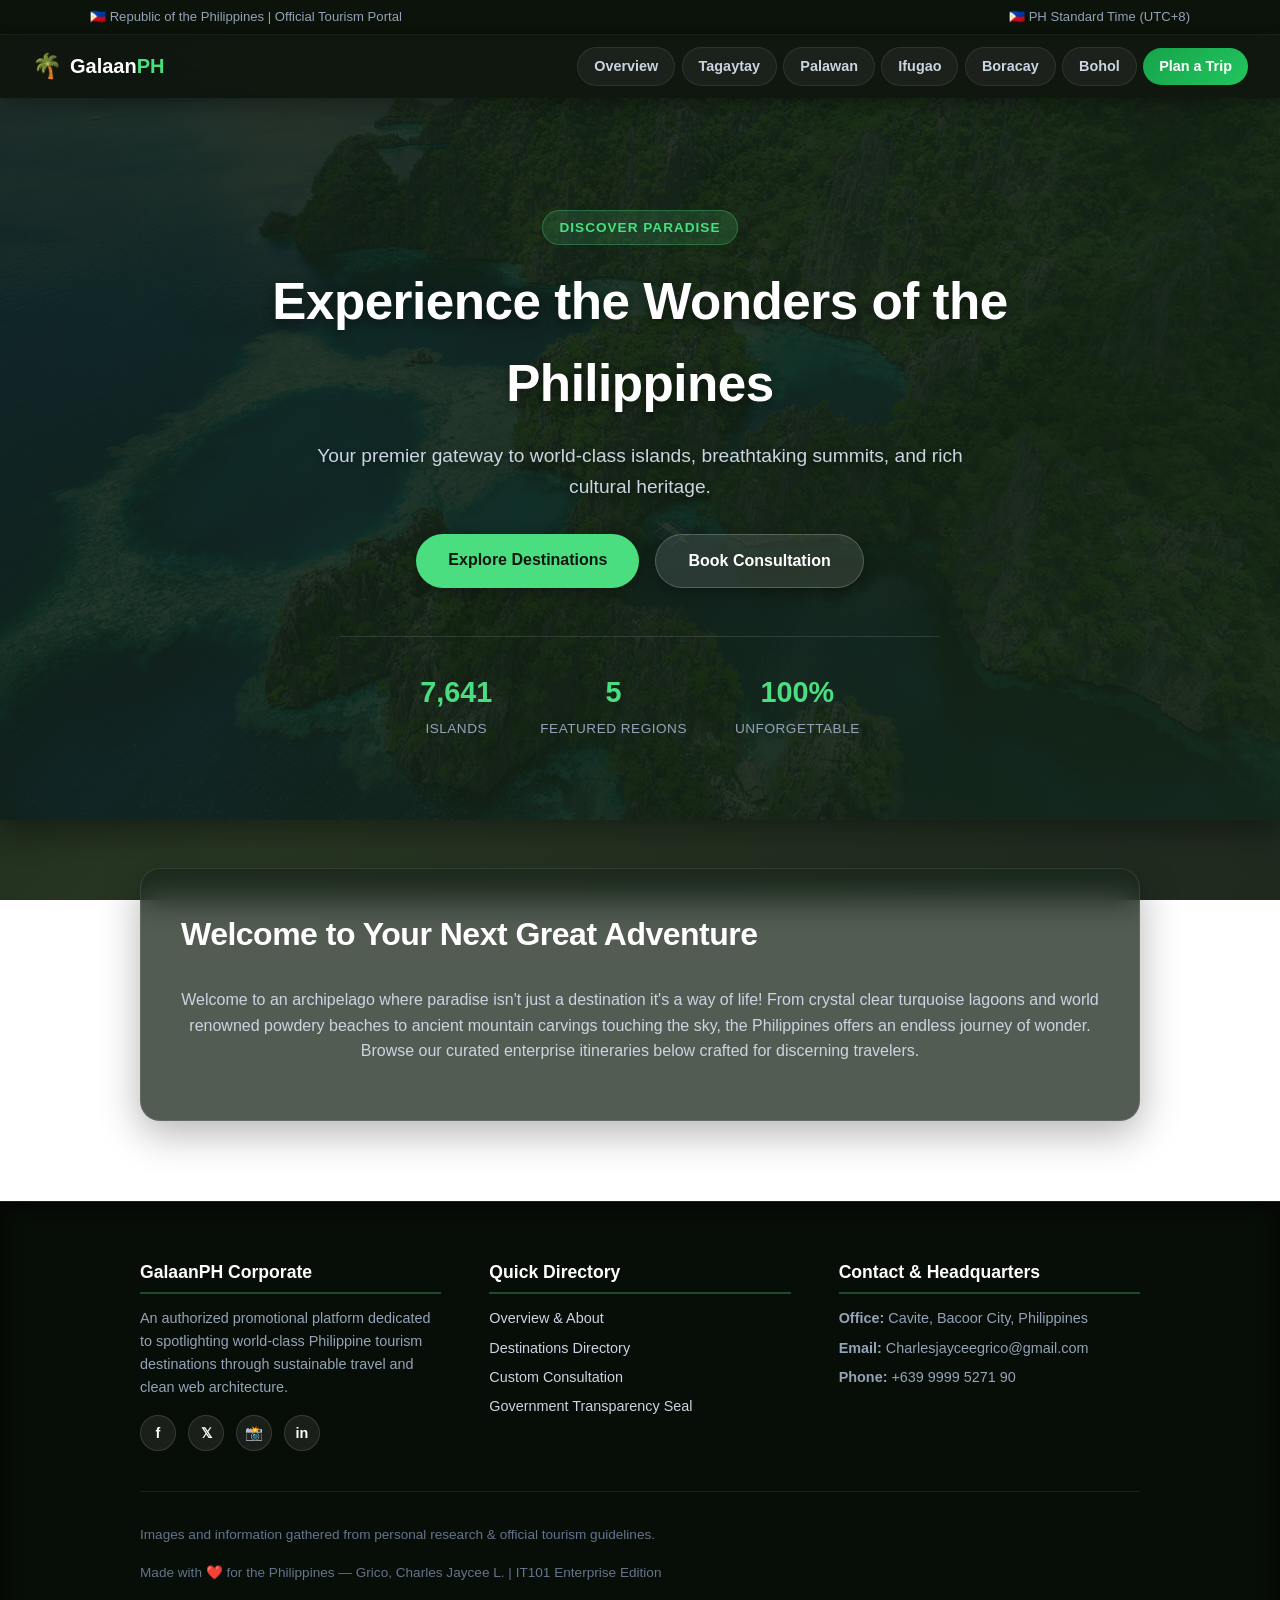
==== index.html @ c9989cff "Rename Index.html to index.html" ====
<!DOCTYPE html>
<html lang="en">
<head>
    <meta charset="UTF-8">
    <meta name="viewport" content="width=device-width, initial-scale=1.0">
    <title>Galaan PH | Premier Tourism Promotions</title>
    <link rel="stylesheet" href="style.css">
</head>
<body>

    <div class="utility-bar">
        <div class="utility-container">
            <span>🇵🇭 Republic of the Philippines | Official Tourism Portal</span>
            <span class="static-clock">🇵🇭 PH Standard Time (UTC+8)</span>
        </div>
    </div>

    <nav class="site-nav">
        <div class="nav-brand">
            <span class="brand-logo">🌴</span>
            <span class="brand-name">Galaan<span>PH</span></span>
        </div>
        <ul>
            <li><a href="#intro-section">Overview</a></li>
            <li><a href="#tagaytay-section">Tagaytay</a></li>
            <li><a href="#palawan-section">Palawan</a></li>
            <li><a href="#ifugao-section">Ifugao</a></li>
            <li><a href="#boracay-section">Boracay</a></li>
            <li><a href="#bohol-section">Bohol</a></li>
            <li><a href="#planner-section" class="nav-plan-btn">Plan a Trip</a></li>
        </ul>
    </nav>

    <header class="site-header">
        <div class="header-content">
            <span class="badge">Discover Paradise</span>
            <h1>Experience the Wonders of the Philippines</h1>
            <p>Your premier gateway to world-class islands, breathtaking summits, and rich cultural heritage.</p>

            <div class="hero-actions">
                <a href="#intro-section" class="hero-btn primary">Explore Destinations</a>
                <a href="#planner-section" class="hero-btn secondary">Book Consultation</a>
            </div>

            <div class="hero-stats">
                <div class="stat-item">
                    <strong>7,641</strong>
                    <span>Islands</span>
                </div>
                <div class="stat-item">
                    <strong>5</strong>
                    <span>Featured Regions</span>
                </div>
                <div class="stat-item">
                    <strong>100%</strong>
                    <span>Unforgettable</span>
                </div>
            </div>
        </div>
    </header>

    <main class="container">

        <section id="intro-section" class="content-section intro-section">
            <h2>Welcome to Your Next Great Adventure</h2>
            <p>
                Welcome to an archipelago where paradise isn't just a destination it's a way of life!
                From crystal clear turquoise lagoons and world renowned powdery beaches to ancient mountain carvings
                touching the sky, the Philippines offers an endless journey of wonder. Browse our curated enterprise
                itineraries below crafted for discerning travelers.
            </p>
        </section>

        <article id="tagaytay-section" class="content-section destination-card">
            <div class="card-badge">Mountain Escape</div>
            <h2>Tagaytay</h2>
            <figure>
                <div class="image-container">
                    <img src="images/Volcano.jpg" alt="An island within a lake, within a volcano">
                </div>
                <figcaption>Cool mountain breezes, stunning crater views, and your ultimate weekend escape!</figcaption>
                <p>
                    Nestled high on a scenic ridge just hours away from the metro,
                    Tagaytay is the ultimate relaxing getaway famous for its year round cool weather and dramatic vistas.
                    Explore Sky Ranch, Tagaytay Picnic Grove, People's Park in the Sky, or the alpine village of Crosswinds.
                    Warm up with a comforting bowl of authentic local bulalo!
                </p>
            </figure>
            <div class="card-footer-info">
                <span>🌡️ Avg: 22°C - 25°C</span>
                <a href="#planner-section" class="mini-book-btn">Inquire Trip</a>
            </div>
        </article>

        <article id="palawan-section" class="content-section destination-card">
            <div class="card-badge">World Heritage</div>
            <h2>Palawan</h2>
            <figure>
                <div class="image-container">
                    <img src="images/twin-lagoon.jpg" alt="Aerial view of turquoise water surrounded by limestone cliffs in Twin Lagoon">
                </div>
                <figcaption>Where towering limestone cliffs guard a hidden tropical paradise.</figcaption>
                <p>
                    Crowned as one of the best islands in the world, Palawan is a true tropical masterpiece filled with
                    dramatic limestone cliffs, lush jungles, and vibrant marine life. Explore Twin Lagoon in Coron,
                    the Subterranean River in Puerto Princesa, or island hop across pristine El Nido shores.
                </p>
            </figure>
            <div class="card-footer-info">
                <span>🌡️ Avg: 28°C - 32°C</span>
                <a href="#planner-section" class="mini-book-btn">Inquire Trip</a>
            </div>
        </article>

        <article id="ifugao-section" class="content-section destination-card">
            <div class="card-badge">Cultural Landmark</div>
            <h2>Ifugao</h2>
            <figure>
                <div class="image-container">
                    <img src="images/Rice%20terraces.jpg" alt="Lush green steps of the Ifugao Rice Terraces carved into mountain slopes">
                </div>
                <figcaption>Climb the majestic stairway to the sky carved by ancient hands!</figcaption>
                <p>
                    Carved entirely by hand into the majestic Cordillera mountains over two millennia ago,
                    the Ifugao Rice Terraces are often called the "Eighth Wonder of the World."
                    Discover Banaue, Batad amphitheater slopes, cascading Tappiyah Falls, and rich indigenous culture.
                </p>
            </figure>
            <div class="card-footer-info">
                <span>🌡️ Avg: 18°C - 24°C</span>
                <a href="#planner-section" class="mini-book-btn">Inquire Trip</a>
            </div>
        </article>

        <article id="boracay-section" class="content-section destination-card">
            <div class="card-badge">Tropical Playground</div>
            <h2>Boracay</h2>
            <figure>
                <div class="image-container">
                    <img src="images/White%20beach.jpg" alt="Powdery white sand beach meeting clear blue water in Boracay">
                </div>
                <figcaption>Discover the world's most famous tropical playground and glowing golden skies.</figcaption>
                <p>
                    Famous across the globe for its powdery white sand and stunning turquoise waters,
                    Boracay is the ultimate tropical island getaway. Enjoy White Beach sunsets,
                    cliff dives at Ariel's Point,
                    parasailing, and world-class windsurfing at Bulabog Beach.
                </p>
            </figure>
            <div class="card-footer-info">
                <span>🌡 Avg: 27°C - 31°C</span>
                <a href="#planner-section" class="mini-book-btn">Inquire Trip</a>
            </div>
        </article>

        <article id="bohol-section" class="content-section destination-card">
            <div class="card-badge">Natural Wonder</div>
            <h2>Bohol</h2>
            <figure>
                <div class="image-container">
                    <img src="images/Chocolate%20hills.jpeg" alt="Rolling green cone-shaped hills of the Chocolate Hills in Bohol">
                </div>

                <figcaption>Where nature crafts a surreal landscape unlike anywhere else on Earth</figcaption>
                <p>
                    Famous worldwide for its over a thousand symmetrical, cone-shaped mounds that turn rich chocolate brown
                    during dry season. Take a floating lunch cruise down Loboc River, meet Philippine Tarsiers,
                    or lounge on Panglao Island's white sands.
                </p>
            </figure>
            <div class="card-footer-info">
                <span>🌡️ Avg: 26°C - 30°C</span>
                <a href="#planner-section" class="mini-book-btn">Inquire Trip</a>
            </div>
        </article>

        <section id="planner-section" class="content-section destination-card contact-section">
            <div class="form-header-badge">Enterprise Concierge</div>
            <h2>Plan Your Custom Philippine Escape</h2>
            <p>Fill out our itinerary consultation form and our tourism specialists will design your tailored package within 24 hours.</p>

            <form class="contact-form" action="#" method="POST">
                <div class="form-row">
                    <div class="form-group">
                        <label for="fullName">Full Name</label>
                        <input type="text" id="fullName" placeholder="e.g. Maria Santos" required>
                    </div>

                    <div class="form-group">
                        <label for="emailAddr">Email Address</label>
                        <input type="email" id="emailAddr" placeholder="maria@example.com" required>
                    </div>
                </div>

                <div class="form-row">
                    <div class="form-group">
                        <label for="preferredDest">Preferred Destination</label>
                        <select id="preferredDest" class="form-select">
                            <option value="General Inquiry">General Philippine Tour</option>
                            <option value="Tagaytay">Tagaytay Mountain Escape</option>
                            <option value="Palawan">Palawan Island Adventure</option>
                            <option value="Ifugao">Ifugao Heritage Expedition</option>
                            <option value="Boracay">Boracay Beach Getaway</option>
                            <option value="Bohol">Bohol Nature & Hills Tour</option>
                        </select>
                    </div>

                    <div class="form-group">
                        <label for="travelMonth">Target Month of Travel</label>
                        <select id="travelMonth" class="form-select">
                            <option value="Q1">January - March (Cool Dry Season)</option>
                            <option value="Q2">April - June (Summer & Peak Beach)</option>
                            <option value="Q3">July - September (Tropical Wet Season)</option>
                            <option value="Q4">October - December (Festive Holiday Season)</option>
                        </select>
                    </div>
                </div>

                <div class="form-group">
                    <label for="message">Special Requests / Group Size</label>
                    <textarea id="message" rows="4" placeholder="Tell us about your group size, dietary preferences, or specific activities you want included..." required></textarea>
                </div>

                <button type="submit" class="submit-btn">Submit Travel Inquiry 🚀</button>
            </form>
        </section>

    </main>

    <footer class="site-footer">
        <div class="footer-content-grid">
            <div class="footer-column">
                <h3>GalaanPH Corporate</h3>

                <p>
                    An authorized promotional platform dedicated to spotlighting world-class Philippine tourism
                    destinations through sustainable travel and clean web architecture.
                </p>

                <div class="social-icons">
                    <a href="#" aria-label="Facebook">f</a>
                    <a href="#" aria-label="Twitter">𝕏</a>
                    <a href="#" aria-label="Instagram">📸</a>
                    <a href="#" aria-label="LinkedIn">in</a>
                </div>
            </div>
            <div class="footer-column">
                <h3>Quick Directory</h3>
                <p><a href="#intro-section">Overview & About</a></p>
                <p><a href="#tagaytay-section">Destinations Directory</a></p>
                <p><a href="#planner-section">Custom Consultation</a></p>
                <p><a href="#">Government Transparency Seal</a></p>
            </div>

            <div class="footer-column">
                <h3>Contact & Headquarters</h3>
                <p><strong>Office:</strong> Cavite, Bacoor City, Philippines</p>
                <p><strong>Email:</strong> Charlesjayceegrico@gmail.com</p>
                <p><strong>Phone:</strong> +639 9999 5271 90</p>
            </div>
        </div>
        <hr class="footer-divider">
        <div class="footer-bottom-row">
            <p>Images and information gathered from personal research & official tourism guidelines.</p>
            <p>Made with ❤️ for the Philippines &mdash; Grico, Charles Jaycee L. | IT101 Enterprise Edition</p>
        </div>
    </footer>

</body>
</html>
---- style.css ----
html {
    scroll-behavior: smooth;
}

body {
    font-family: 'Segoe UI', Tahoma, Geneva, Verdana, sans-serif;
    line-height: 1.6;
    margin: 0;
    padding: 0;
    background: linear-gradient(135deg, #102012 0%, #283623 50%, #1f291e 100%) fixed;
    color: #e2e8f0;
}

.utility-bar {
    background-color: #0b130a;
    color: #94a3b8;
    font-size: 0.82rem;
    padding: 0.4rem 1.5rem;
    border-bottom: 1px solid rgba(255, 255, 255, 0.08);
}

.utility-container {
    max-width: 1100px;
    margin: 0 auto;
    display: flex;
    justify-content: space-between;
    align-items: center;
    flex-wrap: wrap;
    gap: 0.5rem;
}

.site-nav {
    background-color: rgba(15, 23, 15, 0.95);
    backdrop-filter: blur(14px);
    -webkit-backdrop-filter: blur(14px);
    position: sticky;
    top: 0;
    z-index: 1000;
    box-shadow: 0 4px 20px rgba(0, 0, 0, 0.4);
    padding: 0.75rem 2rem;
    display: flex;
    justify-content: space-between;
    align-items: center;
}

.nav-brand {
    display: flex;
    align-items: center;
    gap: 0.5rem;
    font-size: 1.25rem;
    font-weight: 700;
    color: #ffffff;
}

.brand-logo {
    font-size: 1.5rem;
}

.brand-name span {
    color: #4ade80;
}

.site-nav ul {
    list-style: none;
    display: flex;
    align-items: center;
    margin: 0;
    padding: 0;
    gap: 0.4rem;
}

.site-nav a {
    display: block;
    color: #cbd5e1;
    background: rgba(255, 255, 255, 0.05);
    text-decoration: none;
    padding: 0.45rem 1rem;
    font-weight: 600;
    font-size: 0.9rem;
    border-radius: 20px;
    border: 1px solid rgba(255, 255, 255, 0.08);
    transition: all 0.3s ease;
}

.site-nav a:hover {
    background: #4ade80;
    color: #0f170f;
    transform: translateY(-2px);
    box-shadow: 0 4px 12px rgba(74, 222, 128, 0.3);
}

.nav-plan-btn {
    background: linear-gradient(135deg, #16a34a, #22c55e) !important;
    color: #ffffff !important;
    border: none !important;
}

.site-header {
    background: linear-gradient(135deg, rgba(15, 28, 16, 0.88), rgba(20, 36, 21, 0.92)),
                url('images/twin-lagoon.jpg') center/cover no-repeat;
    color: #ffffff;
    text-align: center;
    padding: 7rem 1.5rem 5rem 1.5rem;
    box-shadow: 0 10px 30px rgba(0, 0, 0, 0.4);
    position: relative;
}

.badge {
    background: rgba(74, 222, 128, 0.15);
    color: #4ade80;
    padding: 0.35rem 1rem;
    border-radius: 20px;
    font-size: 0.85rem;
    font-weight: 700;
    text-transform: uppercase;
    letter-spacing: 1px;
    border: 1px solid rgba(74, 222, 128, 0.3);
    display: inline-block;
    margin-bottom: 1rem;
}

.site-header h1 {
    margin: 0 0 1rem 0;
    font-size: 3.2rem;
    letter-spacing: -0.5px;
    text-shadow: 0 4px 12px rgba(0,0,0,0.5);
    max-width: 800px;
    margin-left: auto;
    margin-right: auto;
}

.site-header p {
    margin: 0 auto 2rem auto;
    font-size: 1.2rem;
    color: #cbd5e1;
    max-width: 650px;
    text-shadow: 0 2px 6px rgba(0,0,0,0.4);
}

.hero-actions {
    display: flex;
    justify-content: center;
    gap: 1rem;
    margin-bottom: 3rem;
    flex-wrap: wrap;
}

.hero-btn {
    padding: 0.8rem 2rem;
    border-radius: 30px;
    font-weight: 700;
    text-decoration: none;
    transition: all 0.3s ease;
    box-shadow: 0 4px 15px rgba(0,0,0,0.3);
}

.hero-btn.primary {
    background: #4ade80;
    color: #0f170f;
}

.hero-btn.primary:hover {
    background: #22c55e;
    transform: translateY(-3px);
}

.hero-btn.secondary {
    background: rgba(255, 255, 255, 0.1);
    color: #ffffff;
    border: 1px solid rgba(255, 255, 255, 0.2);
}

.hero-btn.secondary:hover {
    background: rgba(255, 255, 255, 0.2);
    transform: translateY(-3px);
}

.hero-stats {
    display: flex;
    justify-content: center;
    gap: 3rem;
    border-top: 1px solid rgba(255, 255, 255, 0.12);
    padding-top: 2rem;
    max-width: 600px;
    margin: 0 auto;
}

.stat-item strong {
    display: block;
    font-size: 1.8rem;
    color: #4ade80;
}

.stat-item span {
    font-size: 0.85rem;
    color: #94a3b8;
    text-transform: uppercase;
    letter-spacing: 0.5px;
}

.container {
    max-width: 1000px;
    margin: 3rem auto;
    padding: 0 1.5rem;
}

.container .content-section {
    display: none;
}

.container:not(:has(:target)) #intro-section {
    display: block;
    animation: fadeIn 0.4s ease-in-out;
}

.container .content-section:target {
    display: block;
    animation: fadeIn 0.4s ease-in-out;
}

@keyframes fadeIn {
    from { opacity: 0; transform: translateY(10px); }
    to { opacity: 1; transform: translateY(0); }
}

.intro-section, .destination-card {
    background: rgba(25, 38, 26, 0.75);
    backdrop-filter: blur(16px);
    -webkit-backdrop-filter: blur(16px);
    border: 1px solid rgba(255, 255, 255, 0.1);
    padding: 2.5rem;
    border-radius: 20px;
    box-shadow: 0 12px 40px rgba(0, 0, 0, 0.3);
    margin-bottom: 2.5rem;
    position: relative;
}

.intro-section h2, .destination-card h2 {
    color: #ffffff;
    margin-top: 0;
    font-size: 2rem;
    letter-spacing: -0.5px;
}

.intro-section p,
.destination-card p,
figcaption {
    text-align: center;
    color: #cbd5e1;
}

.card-badge {
    position: absolute;
    top: 1.5rem;
    right: 1.5rem;
    background: rgba(74, 222, 128, 0.15);
    color: #4ade80;
    padding: 0.3rem 0.8rem;
    border-radius: 12px;
    font-size: 0.75rem;
    font-weight: 700;
    border: 1px solid rgba(74, 222, 128, 0.3);
}

.destination-card h2 {
    border-bottom: 2px solid rgba(74, 222, 128, 0.2);
    padding-bottom: 0.75rem;
    padding-right: 7rem;
}

figure {
    margin: 0;
}

.image-container {
    position: relative;
    overflow: hidden;
    border-radius: 14px;
    margin-top: 1.2rem;
    box-shadow: 0 8px 22px rgba(0, 0, 0, 0.4);
}

.destination-card img {
    width: 100%;
    max-height: 420px;
    object-fit: cover;
    display: block;
    transition: transform 0.5s ease;
}

.destination-card:hover img {
    transform: scale(1.03);
}

figcaption {
    font-style: italic;
    color: #94a3b8;
    margin-top: 0.9rem;
    font-weight: 600;
    font-size: 1.05rem;
}

.card-footer-info {
    display: flex;
    justify-content: space-between;
    align-items: center;
    margin-top: 1.5rem;
    border-top: 1px solid rgba(255, 255, 255, 0.08);
    padding-top: 1rem;
    font-size: 0.9rem;
    color: #94a3b8;
}

.mini-book-btn {
    background: rgba(74, 222, 128, 0.15);
    color: #4ade80;
    padding: 0.4rem 1rem;
    border-radius: 8px;
    text-decoration: none;
    font-weight: 600;
    border: 1px solid rgba(74, 222, 128, 0.3);
    transition: all 0.3s ease;
}

.mini-book-btn:hover {
    background: #4ade80;
    color: #0f170f;
}

/* Contact / Planner Form Layout */
.form-header-badge {
    color: #4ade80;
    font-size: 0.85rem;
    font-weight: 700;
    text-transform: uppercase;
    letter-spacing: 1px;
    margin-bottom: 0.3rem;
}

.contact-section .form-row {
    display: flex;
    gap: 1.2rem;
}

.contact-section .form-row .form-group {
    flex: 1;
}

.contact-section .form-group {
    margin-bottom: 1.2rem;
}

.contact-section label {
    display: block;
    margin-bottom: 0.4rem;
    font-size: 0.88rem;
    font-weight: 600;
    color: #cbd5e1;
}

.contact-section input,
.contact-section select,
.contact-section textarea {
    width: 100%;
    padding: 0.85rem 1rem;
    border: 1px solid rgba(255, 255, 255, 0.15);
    border-radius: 10px;
    background: rgba(15, 23, 15, 0.6);
    color: #ffffff;
    font-family: inherit;
    font-size: 1rem;
    box-sizing: border-box;
    transition: all 0.3s ease;
}

.contact-section input:focus,
.contact-section select:focus,
.contact-section textarea:focus {
    outline: none;
    border-color: #4ade80;
    background: rgba(15, 23, 15, 0.9);
    box-shadow: 0 0 0 3px rgba(74, 222, 128, 0.25);
}

.contact-section select option {
    background: #0f170f;
    color: #ffffff;
}

.submit-btn {
    background: linear-gradient(135deg, #16a34a, #22c55e);
    color: white;
    border: none;
    padding: 0.9rem 2.2rem;
    font-size: 1rem;
    font-weight: 700;
    border-radius: 12px;
    cursor: pointer;
    transition: all 0.3s ease;
    box-shadow: 0 4px 15px rgba(22, 163, 74, 0.4);
    display: block;
    width: 100%;
    margin-top: 1rem;
}

.submit-btn:hover {
    background: linear-gradient(135deg, #15803d, #16a34a);
    transform: translateY(-2px);
    box-shadow: 0 6px 20px rgba(22, 163, 74, 0.6);
}

/* Enterprise Footer */
.site-footer {
    background-color: #070d07;
    color: #94a3b8;
    font-size: 0.9rem;
    margin-top: 5rem;
    padding: 3.5rem 2rem 2rem 2rem;
    border-top: 1px solid rgba(255, 255, 255, 0.08);
    box-shadow: inset 0 4px 20px rgba(0, 0, 0, 0.6);
}

.footer-content-grid {
    display: flex;
    justify-content: space-between;
    align-items: flex-start;
    gap: 3rem;
    max-width: 1000px;
    margin: 0 auto 2.5rem auto;
    text-align: left;
}

.footer-column {
    flex: 1;
}

.footer-column h3 {
    color: #ffffff;
    font-size: 1.1rem;
    margin-top: 0;
    margin-bottom: 0.8rem;
    border-bottom: 2px solid rgba(74, 222, 128, 0.3);
    padding-bottom: 0.4rem;
}

.footer-column p {
    margin: 0.4rem 0;
    color: #94a3b8;
    text-align: left;
}

.footer-column a {
    color: #cbd5e1;
    text-decoration: none;
    transition: color 0.2s;
}

.footer-column a:hover {
    color: #4ade80;
}

.social-icons {
    display: flex;
    gap: 0.75rem;
    margin-top: 1rem;
}

.social-icons a {
    display: inline-flex;
    justify-content: center;
    align-items: center;
    width: 34px;
    height: 34px;
    background: rgba(255, 255, 255, 0.08);
    border-radius: 50%;
    color: #ffffff;
    font-weight: bold;
    font-size: 0.9rem;
    border: 1px solid rgba(255, 255, 255, 0.12);
    transition: all 0.3s;
}

.social-icons a:hover {
    background: #4ade80;
    color: #0f170f;
    transform: translateY(-2px);
}

.footer-divider {
    border: 0;
    height: 1px;
    background: rgba(255, 255, 255, 0.08);
    margin: 2rem auto;
    max-width: 1000px;
}

.footer-bottom-row {
    max-width: 1000px;
    margin: 0 auto;
    display: flex;
    justify-content: space-between;
    flex-wrap: wrap;
    gap: 1rem;
    text-align: left;
    font-size: 0.85rem;
    color: #64748b;
}

.footer-bottom-row p {
    margin: 0;
}

@media (max-width: 768px) {
    .footer-content-grid, .contact-section .form-row, .footer-bottom-row {
        flex-direction: column;
        gap: 1.5rem;
        text-align: center;
    }
    .footer-column p {
        text-align: center;
    }
    .site-nav {
        padding: 0.6rem 1rem;
    }
    .site-header h1 {
        font-size: 2.2rem;
    }
    .hero-stats {
        gap: 1.5rem;
    }
}
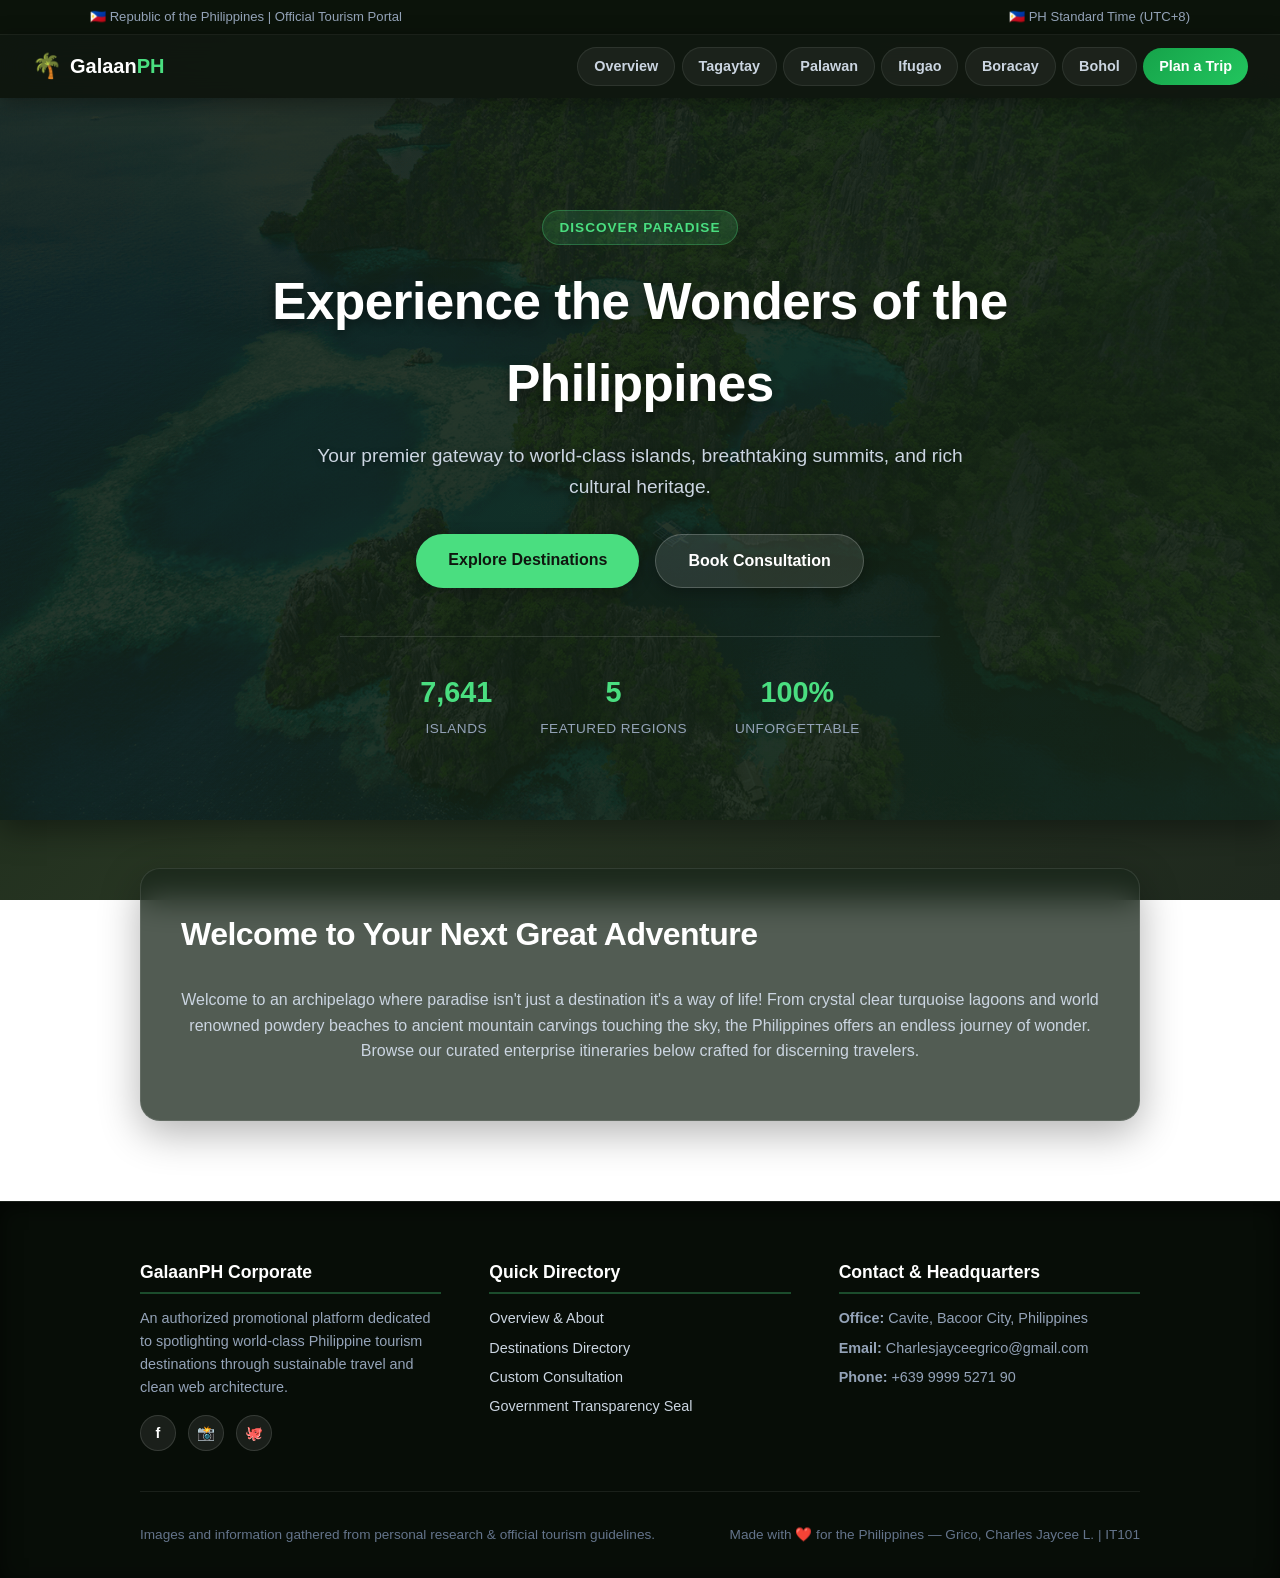
==== commit 3c6980b5: "Update index.html" ====
--- a/index.html
+++ b/index.html
@@ -71,109 +71,148 @@
             </p>
         </section>
 
+        <!-- TAGAYTAY SECTION -->
         <article id="tagaytay-section" class="content-section destination-card">
             <div class="card-badge">Mountain Escape</div>
             <h2>Tagaytay</h2>
-            <figure>
-                <div class="image-container">
-                    <img src="images/Volcano.jpg" alt="An island within a lake, within a volcano">
-                </div>
+
+            <figure class="media-box">
+                <img src="images/Volcano.jpg" alt="Tagaytay Crater View" class="destination-img">
                 <figcaption>Cool mountain breezes, stunning crater views, and your ultimate weekend escape!</figcaption>
-                <p>
-                    Nestled high on a scenic ridge just hours away from the metro,
-                    Tagaytay is the ultimate relaxing getaway famous for its year round cool weather and dramatic vistas.
-                    Explore Sky Ranch, Tagaytay Picnic Grove, People's Park in the Sky, or the alpine village of Crosswinds.
-                    Warm up with a comforting bowl of authentic local bulalo!
-                </p>
-            </figure>
+            </figure>
+
+            <div class="video-container">
+                <iframe src="https://www.youtube.com/embed/Jg50c2OpOpY?autoplay=1&mute=1&loop=1&playlist=Jg50c2OpOpY&controls=0"
+                        title="Tagaytay Video"
+                        allow="accelerometer; autoplay; clipboard-write; encrypted-media; gyroscope; picture-in-picture">
+                </iframe>
+            </div>
+
+            <p>
+                Nestled high on a scenic ridge just hours away from the metro,
+                Tagaytay is the ultimate relaxing getaway famous for its year round cool weather and dramatic vistas.
+                Explore Sky Ranch, Tagaytay Picnic Grove, People's Park in the Sky, or the alpine village of Crosswinds.
+                Warm up with a comforting bowl of authentic local bulalo!
+            </p>
             <div class="card-footer-info">
                 <span>🌡️ Avg: 22°C - 25°C</span>
                 <a href="#planner-section" class="mini-book-btn">Inquire Trip</a>
             </div>
         </article>
 
+        <!-- PALAWAN SECTION -->
         <article id="palawan-section" class="content-section destination-card">
             <div class="card-badge">World Heritage</div>
             <h2>Palawan</h2>
-            <figure>
-                <div class="image-container">
-                    <img src="images/twin-lagoon.jpg" alt="Aerial view of turquoise water surrounded by limestone cliffs in Twin Lagoon">
-                </div>
+
+            <figure class="media-box">
+                <img src="images/twin-lagoon.jpg" alt="Palawan Twin Lagoon" class="destination-img">
                 <figcaption>Where towering limestone cliffs guard a hidden tropical paradise.</figcaption>
-                <p>
-                    Crowned as one of the best islands in the world, Palawan is a true tropical masterpiece filled with
-                    dramatic limestone cliffs, lush jungles, and vibrant marine life. Explore Twin Lagoon in Coron,
-                    the Subterranean River in Puerto Princesa, or island hop across pristine El Nido shores.
-                </p>
-            </figure>
+            </figure>
+
+            <div class="video-container">
+                 <iframe src="https://www.youtube.com/embed/CnOedsCmups?autoplay=1&mute=1&loop=1&playlist=CnOedsCmups&controls=0"
+                        title="Palawan Video"
+                        allow="accelerometer; autoplay; clipboard-write; encrypted-media; gyroscope; picture-in-picture">
+                </iframe>
+            </div>
+
+            <p>
+                Crowned as one of the best islands in the world, Palawan is a true tropical masterpiece filled with
+                dramatic limestone cliffs, lush jungles, and vibrant marine life. Explore Twin Lagoon in Coron,
+                the Subterranean River in Puerto Princesa, or island hop across pristine El Nido shores.
+            </p>
             <div class="card-footer-info">
                 <span>🌡️ Avg: 28°C - 32°C</span>
                 <a href="#planner-section" class="mini-book-btn">Inquire Trip</a>
             </div>
         </article>
 
+        <!-- IFUGAO SECTION -->
         <article id="ifugao-section" class="content-section destination-card">
             <div class="card-badge">Cultural Landmark</div>
             <h2>Ifugao</h2>
-            <figure>
-                <div class="image-container">
-                    <img src="images/Rice%20terraces.jpg" alt="Lush green steps of the Ifugao Rice Terraces carved into mountain slopes">
-                </div>
+
+            <figure class="media-box">
+                <img src="images/Rice%20terraces.jpg" alt="Ifugao Rice Terraces" class="destination-img">
                 <figcaption>Climb the majestic stairway to the sky carved by ancient hands!</figcaption>
-                <p>
-                    Carved entirely by hand into the majestic Cordillera mountains over two millennia ago,
-                    the Ifugao Rice Terraces are often called the "Eighth Wonder of the World."
-                    Discover Banaue, Batad amphitheater slopes, cascading Tappiyah Falls, and rich indigenous culture.
-                </p>
-            </figure>
+            </figure>
+
+            <div class="video-container">
+                 <iframe src="https://www.youtube.com/embed/fM7Es6MWuuY?autoplay=1&mute=1&loop=1&playlist=fM7Es6MWuuY&controls=0"
+                    title="Ifugao Video"
+                    allow="accelerometer; autoplay; clipboard-write; encrypted-media; gyroscope; picture-in-picture">
+                </iframe>
+            </div>
+
+            <p>
+                Carved entirely by hand into the majestic Cordillera mountains over two millennia ago,
+                the Ifugao Rice Terraces are often called the "Eighth Wonder of the World."
+                Discover Banaue, Batad amphitheater slopes, cascading Tappiyah Falls, and rich indigenous culture.
+            </p>
             <div class="card-footer-info">
                 <span>🌡️ Avg: 18°C - 24°C</span>
                 <a href="#planner-section" class="mini-book-btn">Inquire Trip</a>
             </div>
         </article>
 
+        <!-- BORACAY SECTION -->
         <article id="boracay-section" class="content-section destination-card">
             <div class="card-badge">Tropical Playground</div>
             <h2>Boracay</h2>
-            <figure>
-                <div class="image-container">
-                    <img src="images/White%20beach.jpg" alt="Powdery white sand beach meeting clear blue water in Boracay">
-                </div>
+
+            <figure class="media-box">
+                <img src="images/White%20beach.jpg" alt="Boracay Beach" class="destination-img">
                 <figcaption>Discover the world's most famous tropical playground and glowing golden skies.</figcaption>
-                <p>
-                    Famous across the globe for its powdery white sand and stunning turquoise waters,
-                    Boracay is the ultimate tropical island getaway. Enjoy White Beach sunsets,
-                    cliff dives at Ariel's Point,
-                    parasailing, and world-class windsurfing at Bulabog Beach.
-                </p>
-            </figure>
+            </figure>
+
+            <div class="video-container">
+               <iframe src="https://www.youtube.com/embed/ZcldvIa8z1U?autoplay=1&mute=1&loop=1&playlist=ZcldvIa8z1U&controls=0"
+                    title="Boracay Video"
+                    allow="accelerometer; autoplay; clipboard-write; encrypted-media; gyroscope; picture-in-picture">
+               </iframe>
+            </div>
+
+            <p>
+                Famous across the globe for its powdery white sand and stunning turquoise waters,
+                Boracay is the ultimate tropical island getaway. Enjoy White Beach sunsets,
+                cliff dives at Ariel's Point, and world-class windsurfing at Bulabog Beach.
+            </p>
             <div class="card-footer-info">
                 <span>🌡 Avg: 27°C - 31°C</span>
                 <a href="#planner-section" class="mini-book-btn">Inquire Trip</a>
             </div>
         </article>
 
+        <!-- BOHOL SECTION -->
         <article id="bohol-section" class="content-section destination-card">
             <div class="card-badge">Natural Wonder</div>
             <h2>Bohol</h2>
-            <figure>
-                <div class="image-container">
-                    <img src="images/Chocolate%20hills.jpeg" alt="Rolling green cone-shaped hills of the Chocolate Hills in Bohol">
-                </div>
-
+
+            <figure class="media-box">
+                <img src="images/chocolate%20hills.jpeg" alt="Bohol Chocolate Hills" class="destination-img">
                 <figcaption>Where nature crafts a surreal landscape unlike anywhere else on Earth</figcaption>
-                <p>
-                    Famous worldwide for its over a thousand symmetrical, cone-shaped mounds that turn rich chocolate brown
-                    during dry season. Take a floating lunch cruise down Loboc River, meet Philippine Tarsiers,
-                    or lounge on Panglao Island's white sands.
-                </p>
-            </figure>
+            </figure>
+
+            <div class="video-container">
+                <iframe src="https://www.youtube.com/embed/PIiaB9ha2lc?autoplay=1&mute=1&loop=1&playlist=PIiaB9ha2lc&controls=0"
+                    title="Bohol Video"
+                    allow="accelerometer; autoplay; clipboard-write; encrypted-media; gyroscope; picture-in-picture">
+                </iframe>
+            </div>
+
+            <p>
+                Famous worldwide for its over a thousand symmetrical, cone-shaped mounds that turn rich chocolate brown
+                during dry season. Take a floating lunch cruise down Loboc River, meet Philippine Tarsiers,
+                or lounge on Panglao Island's white sands.
+            </p>
             <div class="card-footer-info">
                 <span>🌡️ Avg: 26°C - 30°C</span>
                 <a href="#planner-section" class="mini-book-btn">Inquire Trip</a>
             </div>
         </article>
 
+        <!-- PLANNER SECTION -->
         <section id="planner-section" class="content-section destination-card contact-section">
             <div class="form-header-badge">Enterprise Concierge</div>
             <h2>Plan Your Custom Philippine Escape</h2>
@@ -231,17 +270,14 @@
         <div class="footer-content-grid">
             <div class="footer-column">
                 <h3>GalaanPH Corporate</h3>
-
                 <p>
                     An authorized promotional platform dedicated to spotlighting world-class Philippine tourism
                     destinations through sustainable travel and clean web architecture.
                 </p>
-
                 <div class="social-icons">
-                    <a href="#" aria-label="Facebook">f</a>
-                    <a href="#" aria-label="Twitter">𝕏</a>
-                    <a href="#" aria-label="Instagram">📸</a>
-                    <a href="#" aria-label="LinkedIn">in</a>
+                    <a href="https://www.facebook.com/HeyItzceejay07/" target="_blank" aria-label="Facebook">f</a>
+                    <a href="https://www.instagram.com/_mxkora/" target="_blank" aria-label="Instagram">📸</a>
+                    <a href="https://github.com" target="_blank" aria-label="Github">🐙</a>
                 </div>
             </div>
             <div class="footer-column">
@@ -251,7 +287,6 @@
                 <p><a href="#planner-section">Custom Consultation</a></p>
                 <p><a href="#">Government Transparency Seal</a></p>
             </div>
-
             <div class="footer-column">
                 <h3>Contact & Headquarters</h3>
                 <p><strong>Office:</strong> Cavite, Bacoor City, Philippines</p>
@@ -262,7 +297,7 @@
         <hr class="footer-divider">
         <div class="footer-bottom-row">
             <p>Images and information gathered from personal research & official tourism guidelines.</p>
-            <p>Made with ❤️ for the Philippines &mdash; Grico, Charles Jaycee L. | IT101 Enterprise Edition</p>
+            <p>Made with ❤️ for the Philippines &mdash; Grico, Charles Jaycee L. | IT101</p>
         </div>
     </footer>
 
--- a/style.css
+++ b/style.css
@@ -268,36 +268,53 @@
     padding-right: 7rem;
 }
 
-figure {
-    margin: 0;
-}
-
-.image-container {
+/* --- MEDIA STYLING (Image & Video side-by-side or stacked cleanly) --- */
+.media-box {
+    margin: 1.2rem 0;
+    border-radius: 14px;
+    overflow: hidden;
+    background: rgba(0, 0, 0, 0.2);
+    border: 1px solid rgba(255, 255, 255, 0.08);
+}
+
+.destination-img {
+    width: 100%;
+    height: 320px;
+    object-fit: cover;
+    display: block;
+    border-radius: 10px 10px 0 0;
+}
+
+.video-container {
     position: relative;
+    width: 100%;
+    padding-bottom: 56.25%; /* 16:9 Aspect Ratio */
+    height: 0;
     overflow: hidden;
-    border-radius: 14px;
-    margin-top: 1.2rem;
-    box-shadow: 0 8px 22px rgba(0, 0, 0, 0.4);
-}
-
-.destination-card img {
+    border-radius: 10px;
+    margin-top: 1rem;
+    box-shadow: 0 6px 18px rgba(0, 0, 0, 0.4);
+    background: #000;
+}
+
+.video-container iframe {
+    position: absolute;
+    top: 0;
+    left: 0;
     width: 100%;
-    max-height: 420px;
-    object-fit: cover;
-    display: block;
-    transition: transform 0.5s ease;
-}
-
-.destination-card:hover img {
-    transform: scale(1.03);
+    height: 100%;
+    border: 0;
+    pointer-events: none; /* Allows smooth page scrolling */
 }
 
 figcaption {
     font-style: italic;
     color: #94a3b8;
-    margin-top: 0.9rem;
+    padding: 0.8rem;
     font-weight: 600;
-    font-size: 1.05rem;
+    font-size: 0.95rem;
+    background: rgba(10, 18, 11, 0.5);
+    margin: 0;
 }
 
 .card-footer-info {
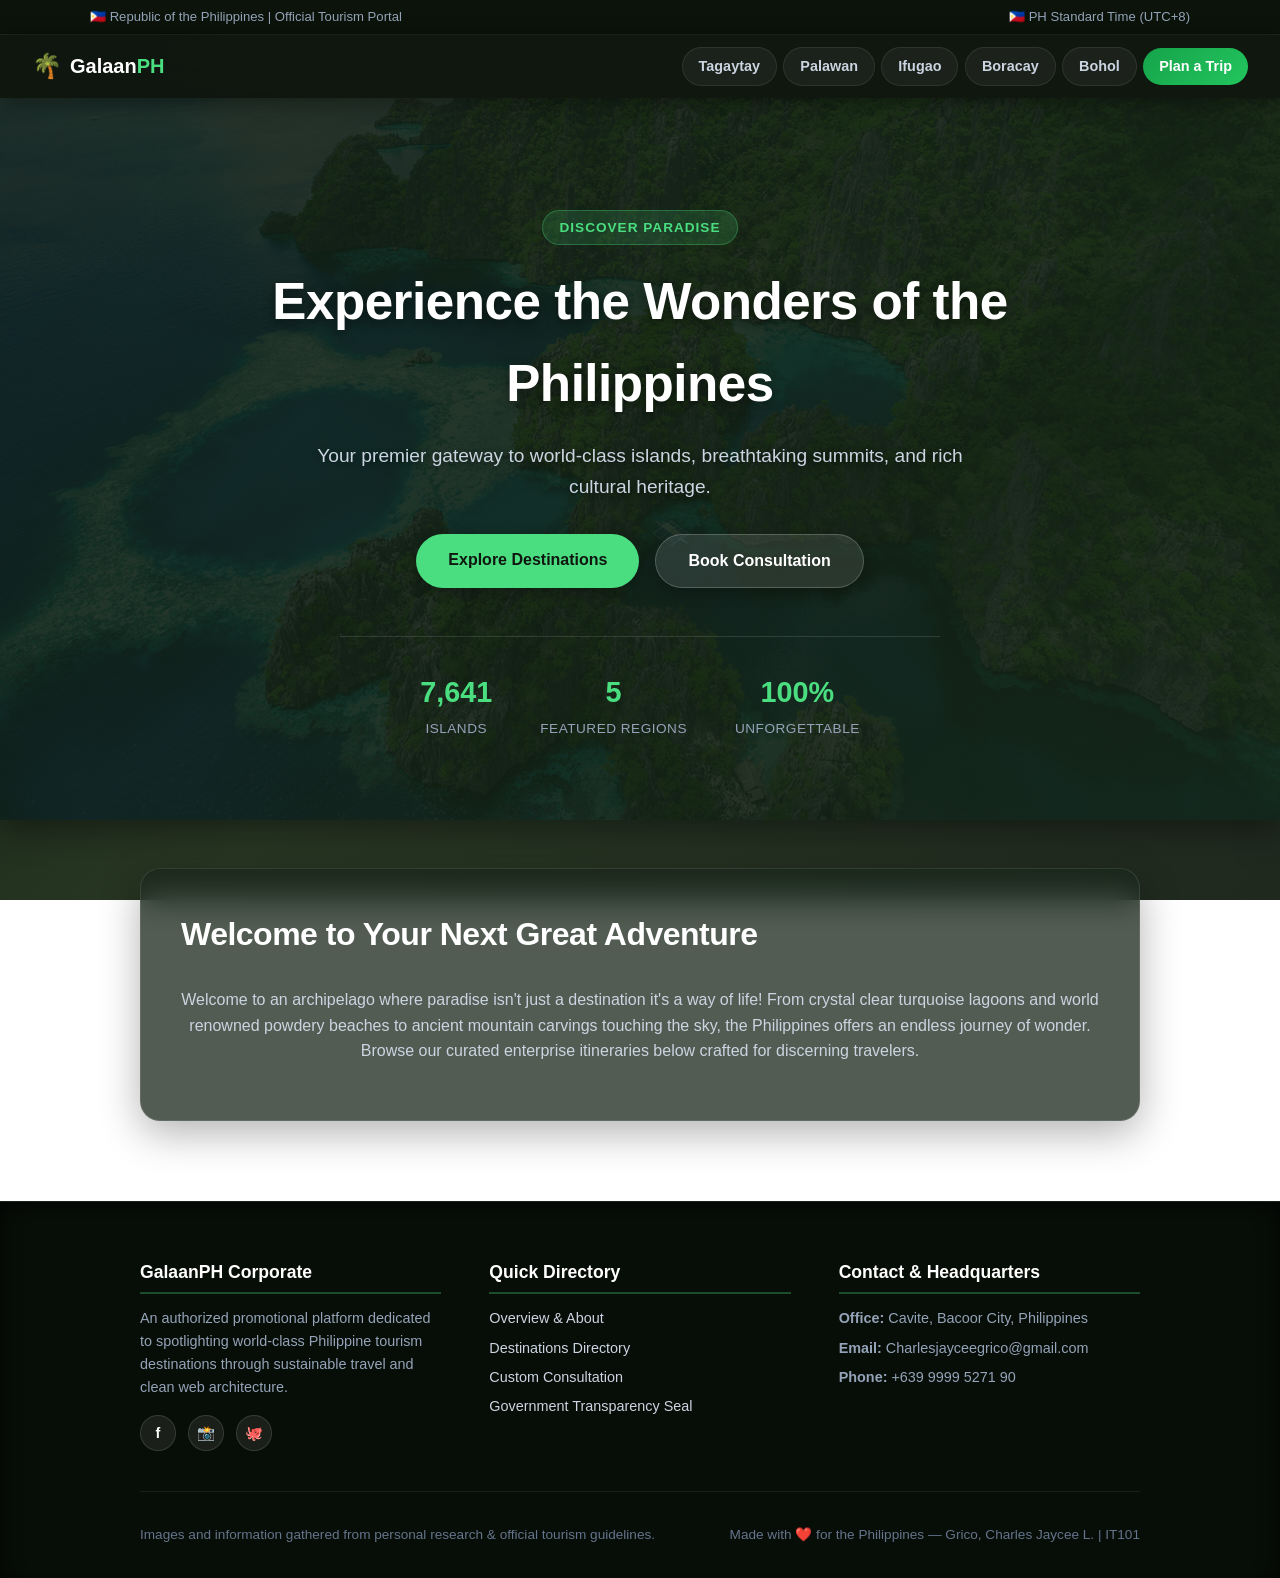
==== commit 50bcca9c: "Update index.html" ====
--- a/index.html
+++ b/index.html
@@ -21,7 +21,6 @@
             <span class="brand-name">Galaan<span>PH</span></span>
         </div>
         <ul>
-            <li><a href="#intro-section">Overview</a></li>
             <li><a href="#tagaytay-section">Tagaytay</a></li>
             <li><a href="#palawan-section">Palawan</a></li>
             <li><a href="#ifugao-section">Ifugao</a></li>
@@ -277,7 +276,7 @@
                 <div class="social-icons">
                     <a href="https://www.facebook.com/HeyItzceejay07/" target="_blank" aria-label="Facebook">f</a>
                     <a href="https://www.instagram.com/_mxkora/" target="_blank" aria-label="Instagram">📸</a>
-                    <a href="https://github.com" target="_blank" aria-label="Github">🐙</a>
+                    <a href="https://github.com/CharlesJaycee" target="_blank" aria-label="Github">🐙</a>
                 </div>
             </div>
             <div class="footer-column">
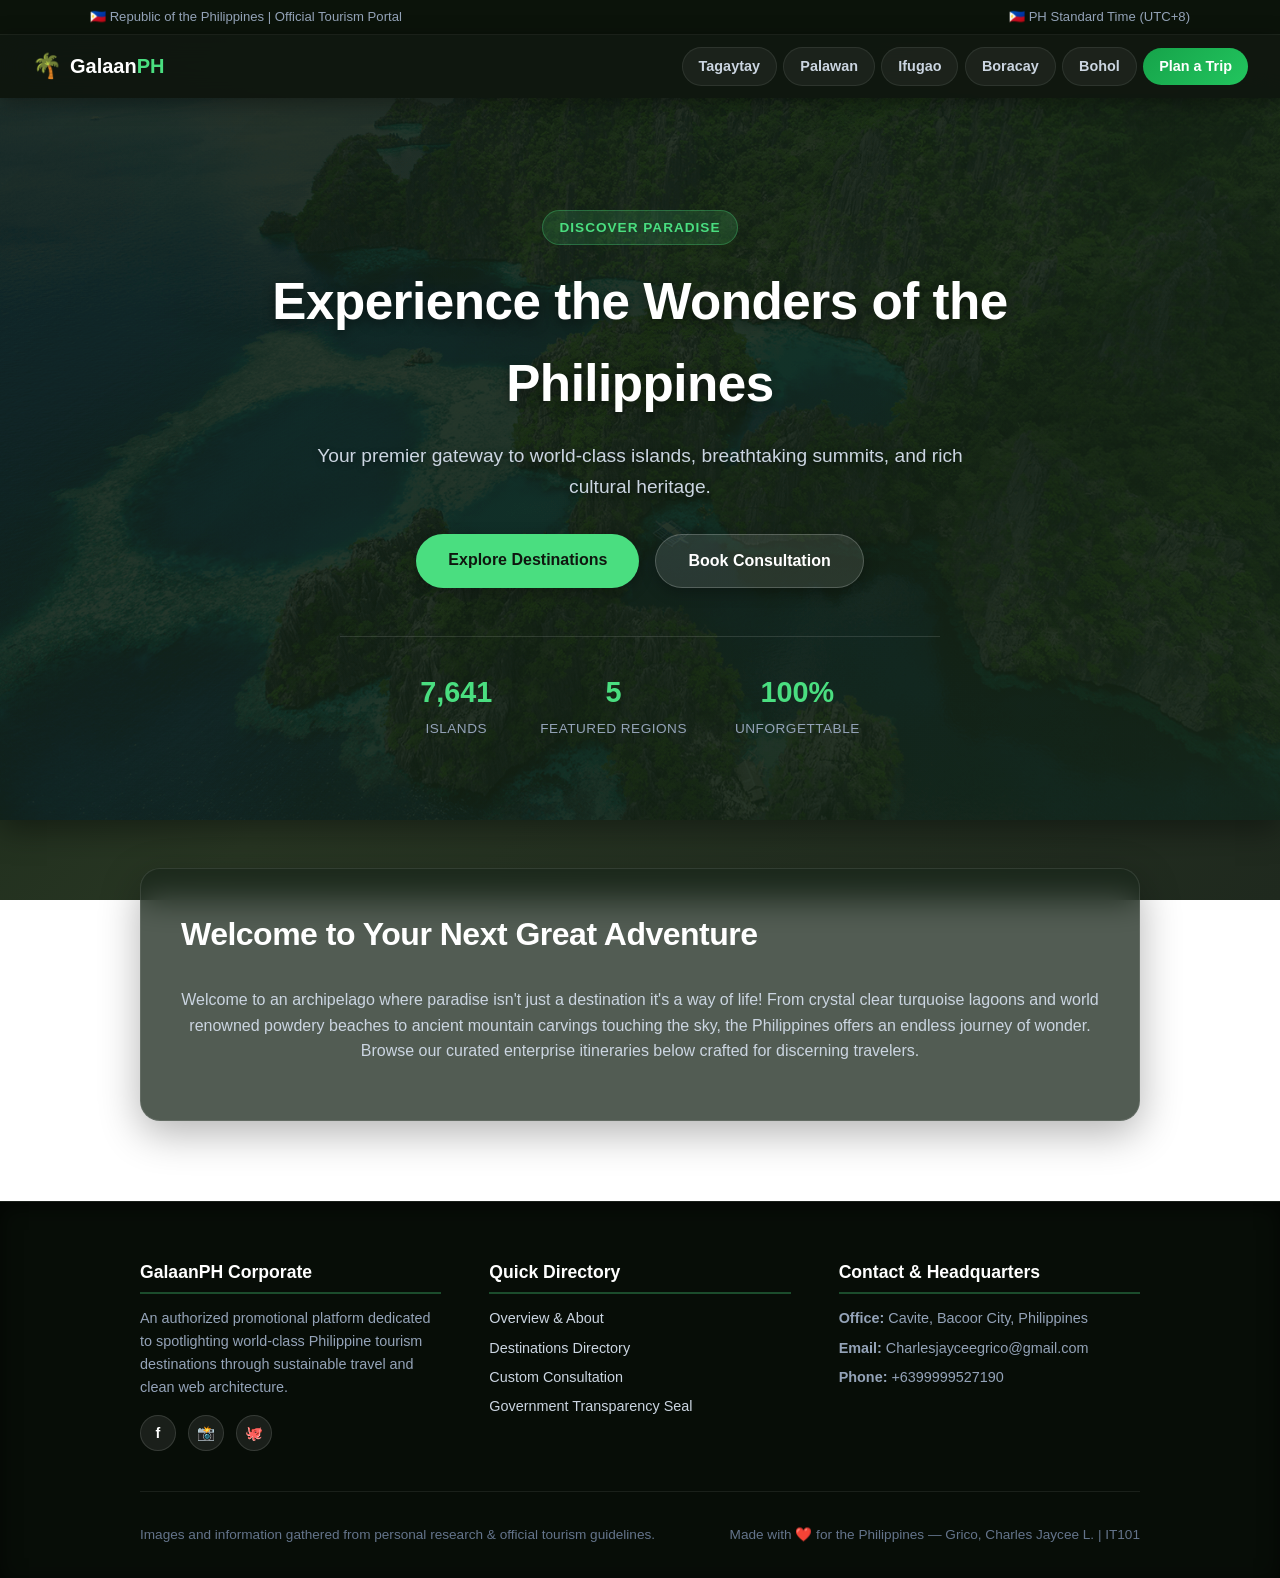
==== commit c5059bdb: "Update index.html" ====
--- a/index.html
+++ b/index.html
@@ -70,7 +70,6 @@
             </p>
         </section>
 
-        <!-- TAGAYTAY SECTION -->
         <article id="tagaytay-section" class="content-section destination-card">
             <div class="card-badge">Mountain Escape</div>
             <h2>Tagaytay</h2>
@@ -99,7 +98,6 @@
             </div>
         </article>
 
-        <!-- PALAWAN SECTION -->
         <article id="palawan-section" class="content-section destination-card">
             <div class="card-badge">World Heritage</div>
             <h2>Palawan</h2>
@@ -127,7 +125,6 @@
             </div>
         </article>
 
-        <!-- IFUGAO SECTION -->
         <article id="ifugao-section" class="content-section destination-card">
             <div class="card-badge">Cultural Landmark</div>
             <h2>Ifugao</h2>
@@ -155,7 +152,6 @@
             </div>
         </article>
 
-        <!-- BORACAY SECTION -->
         <article id="boracay-section" class="content-section destination-card">
             <div class="card-badge">Tropical Playground</div>
             <h2>Boracay</h2>
@@ -183,7 +179,6 @@
             </div>
         </article>
 
-        <!-- BOHOL SECTION -->
         <article id="bohol-section" class="content-section destination-card">
             <div class="card-badge">Natural Wonder</div>
             <h2>Bohol</h2>
@@ -211,7 +206,6 @@
             </div>
         </article>
 
-        <!-- PLANNER SECTION -->
         <section id="planner-section" class="content-section destination-card contact-section">
             <div class="form-header-badge">Enterprise Concierge</div>
             <h2>Plan Your Custom Philippine Escape</h2>
@@ -290,7 +284,7 @@
                 <h3>Contact & Headquarters</h3>
                 <p><strong>Office:</strong> Cavite, Bacoor City, Philippines</p>
                 <p><strong>Email:</strong> Charlesjayceegrico@gmail.com</p>
-                <p><strong>Phone:</strong> +639 9999 5271 90</p>
+                <p><strong>Phone:</strong> +6399999527190</p>
             </div>
         </div>
         <hr class="footer-divider">
--- a/style.css
+++ b/style.css
@@ -268,7 +268,6 @@
     padding-right: 7rem;
 }
 
-/* --- MEDIA STYLING (Image & Video side-by-side or stacked cleanly) --- */
 .media-box {
     margin: 1.2rem 0;
     border-radius: 14px;
@@ -288,7 +287,7 @@
 .video-container {
     position: relative;
     width: 100%;
-    padding-bottom: 56.25%; /* 16:9 Aspect Ratio */
+    padding-bottom: 56.25%;
     height: 0;
     overflow: hidden;
     border-radius: 10px;
@@ -304,7 +303,7 @@
     width: 100%;
     height: 100%;
     border: 0;
-    pointer-events: none; /* Allows smooth page scrolling */
+    pointer-events: none;
 }
 
 figcaption {
@@ -344,7 +343,6 @@
     color: #0f170f;
 }
 
-/* Contact / Planner Form Layout */
 .form-header-badge {
     color: #4ade80;
     font-size: 0.85rem;
@@ -545,4 +543,4 @@
     .hero-stats {
         gap: 1.5rem;
     }
-}+}
